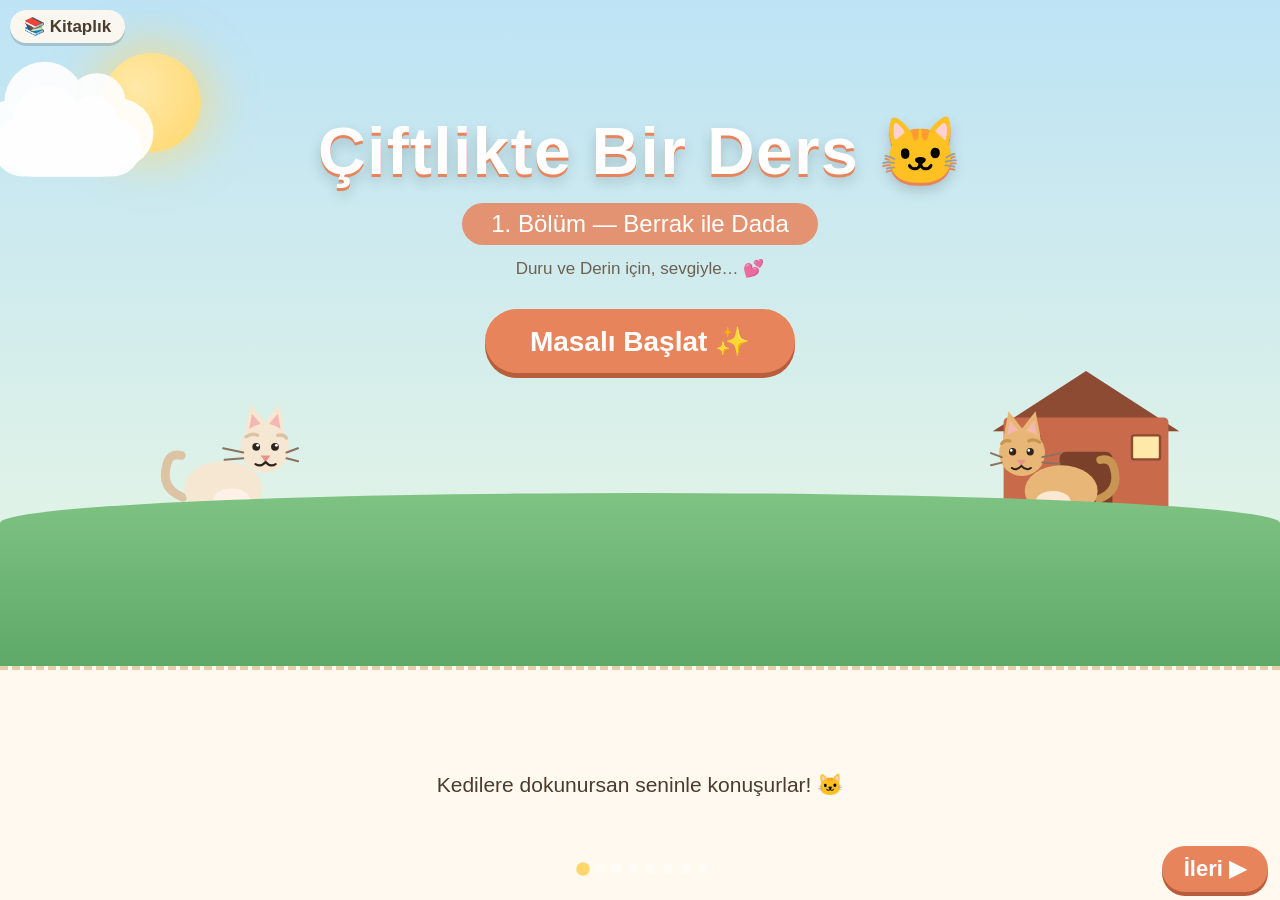
==== bolum1/index.html @ 2dd39d65 "Profesyonel klasör yapısı: ortak masal motoru, Bölüm 1 (Çiftlikte Bir Ders) animasyonları ve kitaplı" ====
<!DOCTYPE html>
<html lang="tr">
<head>
<meta charset="UTF-8">
<meta name="viewport" content="width=device-width, initial-scale=1.0">
<title>1. Bölüm: Çiftlikte Bir Ders — Berrak ile Dada</title>
<link rel="stylesheet" href="../assets/css/storybook.css">
<link rel="stylesheet" href="../assets/css/bolum1.css">
</head>
<body>

<!-- =============== SVG karakter kütüphanesi (kediler) =============== -->
<svg width="0" height="0" style="position:absolute" aria-hidden="true">
  <defs>
    <!-- yavru kedi (sağa bakar) -->
    <g id="cat">
      <path d="M20 80 Q4 74 9 57 Q11 49 19 51" stroke="var(--furD,#D8A868)" stroke-width="6"
            fill="none" stroke-linecap="round"/>
      <ellipse cx="36" cy="93" rx="7" ry="4" fill="var(--furC,#E8B778)"/>
      <ellipse cx="62" cy="93" rx="7" ry="4" fill="var(--furC,#E8B778)"/>
      <ellipse cx="48" cy="74" rx="27" ry="19" fill="var(--furC,#E8B778)"/>
      <ellipse cx="54" cy="82" rx="13" ry="8" fill="#FFF6EA" opacity=".8"/>
      <polygon points="63,36 67,15 78,29" fill="var(--furC,#E8B778)"/>
      <polygon points="91,36 87,15 76,29" fill="var(--furC,#E8B778)"/>
      <polygon points="66,33 68,22 74,29" fill="#F5B8B0"/>
      <polygon points="88,33 86,22 80,29" fill="#F5B8B0"/>
      <circle cx="77" cy="46" r="17" fill="var(--furC,#E8B778)"/>
      <path d="M64 38 q4 -3 8 -1 M86 37 q4 -1 6 2" stroke="var(--furD,#D8A868)" stroke-width="2.4"
            fill="none" stroke-linecap="round"/>
      <circle cx="71" cy="45" r="2.7" fill="#2E241C"/>
      <circle cx="84" cy="45" r="2.7" fill="#2E241C"/>
      <circle cx="72" cy="44" r="1" fill="#fff"/>
      <circle cx="85" cy="44" r="1" fill="#fff"/>
      <polygon points="74,51 81,51 77.5,55.5" fill="#E8938A"/>
      <path d="M77.5 55.5 q-3.5 4 -7 1.5 M77.5 55.5 q3.5 4 7 1.5"
            stroke="#2E241C" stroke-width="1.5" fill="none" stroke-linecap="round"/>
      <path d="M62 49 L48 46 M62 53 L49 54 M92 49 L100 46 M92 53 L100 55"
            stroke="#8A7160" stroke-width="1.4" stroke-linecap="round"/>
    </g>
    <!-- civciv -->
    <g id="chick">
      <ellipse cx="50" cy="66" rx="22" ry="20" fill="#FFDE6B"/>
      <circle cx="50" cy="40" r="15" fill="#FFDE6B"/>
      <circle cx="45" cy="38" r="2.4" fill="#2E241C"/>
      <circle cx="55" cy="38" r="2.4" fill="#2E241C"/>
      <polygon points="47,45 53,45 50,51" fill="#F59B42"/>
      <ellipse cx="32" cy="64" rx="8" ry="12" fill="#F5C94C" transform="rotate(18 32 64)"/>
      <ellipse cx="68" cy="64" rx="8" ry="12" fill="#F5C94C" transform="rotate(-18 68 64)"/>
      <rect x="42" y="84" width="4" height="9" rx="2" fill="#F59B42"/>
      <rect x="54" y="84" width="4" height="9" rx="2" fill="#F59B42"/>
    </g>
    <!-- anne tavuk -->
    <g id="hen">
      <ellipse cx="46" cy="62" rx="30" ry="26" fill="#F3E4CE"/>
      <ellipse cx="34" cy="60" rx="14" ry="18" fill="#E8D3B4" transform="rotate(20 34 60)"/>
      <circle cx="74" cy="36" r="14" fill="#F3E4CE"/>
      <path d="M66 24 q2 -8 7 -2 q2 -8 7 -2 q3 -6 6 0 l-3 6 q-8 4 -17 -2z" fill="#E8452C"/>
      <circle cx="78" cy="34" r="2.6" fill="#2E241C"/>
      <polygon points="86,36 96,39 86,43" fill="#F5A03C"/>
      <path d="M84 44 q3 4 0 7" stroke="#E8452C" stroke-width="4" fill="none" stroke-linecap="round"/>
      <rect x="36" y="86" width="5" height="10" rx="2.5" fill="#F5A03C"/>
      <rect x="52" y="86" width="5" height="10" rx="2.5" fill="#F5A03C"/>
    </g>
  </defs>
</svg>

<a id="homeLink" class="btn" href="../index.html">📚 Kitaplık</a>
<div id="book" aria-live="polite"></div>

<div id="nav">
  <button id="prevBtn" aria-label="Önceki sayfa">◀ Geri</button>
  <div id="dots" aria-hidden="true"></div>
  <button id="nextBtn" aria-label="Sonraki sayfa">İleri ▶</button>
</div>

<script src="../assets/js/storybook.js"></script>
<script>
"use strict";
const {actor, clouds, stars, hearts, snd} = Storybook;

Storybook.chars({
  berrak:{sym:"cat", fur:"#F6E7D3", furD:"#DCC3A4", say:"Miyav! Ben Berrak! 🌼"},
  dada:  {sym:"cat", fur:"#E8B778", furD:"#C99552", say:"Miyav miyav! Ben Dada! ⭐"},
  ay:    {sym:"cat", fur:"#D9CBBA", furD:"#B8A78F", say:"Yavrularım benim... 💛"},
  beyaz: {sym:"cat", fur:"#FFFFFF", furD:"#DEDAD2", say:"Merhaba canlarım! 🌸"},
  baris: {sym:"cat", fur:"#A8865E", furD:"#8A6B44", say:"Hadi bakalım! 💪"},
  hen:   {sym:"hen", say:"Gıt gıt gıdaak! 🐔"},
  chick: {sym:"chick", say:"Cik cik cik! 🐤"}
});

/* kümes parçası (kapı açık ya da kapalı başlar) */
function coop(style, closed){
  return `<div class="coop ${closed ? "closed" : ""}" style="${style}">
    <div class="bodyC"></div><div class="holeC"></div><div class="roofC"></div>
    <div class="rampC"></div><div class="doorC" role="button" tabindex="0" aria-label="kümes kapısı"></div>
  </div>`;
}

const pages=[
/* 0 — kapak */
{ sky:"morning", html:`
  <div class="sun" style="top:8%; left:8%"></div>
  ${clouds(3,25)}
  <div class="barn" style="right:6%; transform:scale(.8)"><div class="roof"></div><div class="body"></div><div class="win l"></div><div class="win r"></div><div class="door"></div></div>
  <div class="titleWrap">
    <h1>Çiftlikte Bir Ders 🐱</h1>
    <div class="sub">1. Bölüm — Berrak ile Dada</div>
    <div class="dedic">Duru ve Derin için, sevgiyle… 💕</div>
    <button class="startBtn" data-act="start">Masalı Başlat ✨</button>
  </div>
  ${actor("berrak","","left:12%; bottom:21%; width:16vmin; height:16vmin","hop")}
  ${actor("dada","flip","right:12%; bottom:21%; width:15vmin; height:15vmin","hop")}
  <div class="ground"></div>`,
  text:`Kedilere dokunursan seninle konuşurlar! 🐱`},

/* 1 — sabah */
{ sky:"morning", html:`
  <div class="sun" style="top:7%; left:6%"></div>
  ${clouds(3,25)}
  <div class="barn" style="left:5%"><div class="roof"></div><div class="body"></div><div class="win l"></div><div class="win r"></div><div class="door"></div></div>
  <div style="position:absolute; left:34%; bottom:19%; font-size:9vmin" aria-hidden="true">🌾</div>
  ${actor("berrak","flip","left:46%; bottom:20%; width:14vmin; height:14vmin","bob")}
  ${actor("dada","flip","left:66%; bottom:20%; width:13vmin; height:13vmin","hop")}
  <div class="butterfly" style="left:60%; top:28%">🦋</div>
  <div class="ground"></div>`,
  text:`Güneş, bulutların arasından ışıklarını süzüyordu. Büyük kırmızı ahırın yanında, saman balyalarının arasında iki yavru kedi koşturuyordu: yumuşacık tüylü <b>Berrak</b> ve ondan bile hareketli, yaramaz <b>Dada</b>! <span class="speak">"Berrak, hadi oyun oynayalım!"</span> diye miyavladı Dada. 🐾`},

/* 2 — civcivler görünür */
{ sky:"day", html:`
  <div class="sun" style="top:6%; right:8%"></div>
  ${clouds(4,28)}
  ${coop("left:6%")}
  ${actor("hen","flip","left:32%; bottom:20%; width:14vmin; height:14vmin","bob")}
  ${actor("chick","flip","left:44%; bottom:19%; width:7vmin; height:7vmin","hop")}
  ${actor("chick","flip","left:51%; bottom:19%; width:6.5vmin; height:6.5vmin","hop")}
  ${actor("chick","flip","left:58%; bottom:19%; width:7vmin; height:7vmin","hop")}
  ${actor("dada","","left:78%; bottom:20%; width:13vmin; height:13vmin","hop")}
  ${actor("berrak","","left:88%; bottom:20%; width:13vmin; height:13vmin","bob")}
  <div class="ground"></div>`,
  text:`Dada kuyruğunu dikleştirip çevresine bakındı ve kümesten çıkan sarı civcivleri fark etti! <span class="speak">"Buldum! Civcivlerle oynayalım!"</span> Berrak hemen ciddileşti: <span class="speak">"Dada, civcivler bizimle oyun oynamaz. Onları korkutabiliriz!"</span> 🐤`},

/* 3 — kovalamaca! */
{ sky:"day", html:`
  <div class="sun" style="top:6%; right:8%"></div>
  ${clouds(3,24)}
  ${coop("left:4%")}
  <div class="panicMark" style="left:38%; bottom:34%">💦</div>
  <div class="panicMark" style="left:52%; bottom:36%; animation-delay:.3s">❗</div>
  ${actor("chick","flip fleeing","left:42%; bottom:19%; width:7vmin; height:7vmin")}
  ${actor("chick","flip fleeing","left:52%; bottom:19%; width:6.5vmin; height:6.5vmin;animation-delay:-1.2s")}
  ${actor("chick","flip fleeing","left:62%; bottom:19%; width:7vmin; height:7vmin;animation-delay:-2.6s")}
  ${actor("dada","flip chasing","left:82%; bottom:19%; width:13vmin; height:13vmin")}
  <div class="dust" style="left:86%; bottom:19%">💨</div>
  ${actor("berrak","","left:90%; bottom:22%; width:12vmin; height:12vmin","bob")}
  <div class="ground"></div>`,
  text:`Ama Dada çoktan koşmaya başlamıştı bile! <span class="speak">"Sadece yakalamaca oynayacağım!"</span> Civcivler panikle kaçışıyor, Dada patilerini hızlı hızlı atarak peşlerinden koşuyordu. Ama hesaba katmadığı bir şey vardı: <b>kümesin kapısı açıktı!</b> 😼💨`},

/* 4 — GÜM! kapı kapanır */
{ sky:"day", html:`
  <div class="sun" style="top:6%; right:8%"></div>
  ${clouds(3,24)}
  ${coop("left:30%","open")}
  ${actor("dada","trapped locked flip","left:41.5%; bottom:32%; width:8vmin; height:8vmin")}
  <div class="gum" id="gumText" style="left:34%; top:22%">GÜM!</div>
  ${actor("berrak","","left:58%; bottom:20%; width:13vmin; height:13vmin","hop")}
  ${actor("chick","flip","left:16%; bottom:19%; width:6.5vmin; height:6.5vmin","hop")}
  ${actor("chick","flip","left:23%; bottom:19%; width:7vmin; height:7vmin","hop")}
  <div class="ground"></div>`,
  text:`Civcivler hızla kümese girince Dada da hızını alamayıp peşlerinden daldı. O anda bir <span class="speak">"GÜM!"</span> sesi duyuldu. Kapı kapanmıştı — <b>Dada içeride mahsur kalmıştı!</b> Berrak telaşla koştu: <span class="speak">"Dada! İyi misin?"</span> <span class="speak">"Kapı kapandı, çıkamıyorum!"</span> 😿`,
  onShow(scene){
    const c=scene.querySelector(".coop"), g=scene.querySelector("#gumText");
    c.classList.remove("closed","slam","shake"); g.classList.remove("bang");
    void c.offsetWidth;
    setTimeout(()=>{
      c.classList.add("slam","shake"); g.classList.add("bang"); snd.gum();
      setTimeout(()=>{c.classList.remove("slam"); c.classList.add("closed");},700);
    },700);
  }},

/* 5 — kurtarma (etkileşimli!) */
{ sky:"day", html:`
  <div class="sun" style="top:6%; left:8%"></div>
  ${clouds(3,24)}
  ${coop("left:30%","closed")}
  ${actor("dada","trapped locked flip trappedDada","left:41.5%; bottom:32%; width:8vmin; height:8vmin")}
  ${actor("dada","freeDada flip","left:48%; bottom:20%; width:13vmin; height:13vmin","hop")}
  ${actor("baris","","left:8%; bottom:21%; width:17vmin; height:17vmin","bob")}
  ${actor("beyaz","","left:20%; bottom:20%; width:14vmin; height:14vmin","bob")}
  ${actor("berrak","","left:64%; bottom:20%; width:13vmin; height:13vmin","bob")}
  <div class="ground"></div>`,
  text:`Tam o sırada çiftliğin bilge ve güçlü kedisi <b>Barış abi</b> geldi, yanında da <b>Beyaz teyze</b>! <span class="speak">"Dadacım, seni uyarmıştık..."</span> dedi gülümseyerek. Beyaz teyze patisini kapıya uzattı... <b>Sen de yardım et: kümesin kapısına dokun, Dada'yı kurtaralım!</b> 👆`,
  init(scene){
    const coopEl=scene.querySelector(".coop"), door=scene.querySelector(".doorC");
    const trapped=scene.querySelector(".trappedDada"), free=scene.querySelector(".freeDada");
    free.style.display="none";
    door.classList.add("tapMe");
    const rescue=()=>{
      if(!coopEl.classList.contains("closed"))return;
      coopEl.classList.remove("closed"); door.classList.remove("tapMe");
      snd.yay();
      setTimeout(()=>{
        trapped.style.display="none";
        free.style.display="";
        free.classList.add("jump");
        snd.miyav();
        const sky=scene.querySelector(".sky");
        for(let i=0;i<12;i++){
          const cf=document.createElement("div");
          cf.className="confetti";
          cf.textContent=["🎉","⭐","💛","✨"][i%4];
          cf.style.left=(38+Math.random()*24)+"%";
          cf.style.top=(20+Math.random()*20)+"%";
          cf.style.animationDelay=(Math.random()*.5)+"s";
          sky.appendChild(cf);
          setTimeout(()=>cf.remove(),2400);
        }
        const p=scene.querySelector(".panel p");
        p.innerHTML=`<span class="speak">"Bir daha yapmayacağım!"</span> dedi Dada, kümesten sıçrayarak çıkıp kardeşine sarılırken. <b>Aferin, Dada'yı kurtardın!</b> 🎉`;
      },450);
    };
    door.addEventListener("click",rescue);
    door.addEventListener("keydown",e=>{if(e.key==="Enter"||e.key===" "){e.preventDefault();rescue();}});
  }},

/* 6 — özür ve ders */
{ sky:"day", html:`
  <div class="sun" style="top:6%; left:8%"></div>
  ${clouds(4,26)}
  ${actor("baris","","left:10%; bottom:21%; width:18vmin; height:18vmin","bob")}
  <div class="hugPair" style="position:absolute; left:38%; bottom:20%; width:26vmin; height:14vmin">
    ${actor("dada","","left:0; bottom:0; width:13vmin; height:13vmin")}
    ${actor("berrak","flip","left:11vmin; bottom:0; width:13vmin; height:13vmin")}
  </div>
  ${hearts(3,48,36)}
  ${actor("chick","flip","left:70%; bottom:19%; width:6.5vmin; height:6.5vmin","hop")}
  ${actor("chick","flip","left:77%; bottom:19%; width:7vmin; height:7vmin","hop")}
  ${actor("hen","flip","left:85%; bottom:20%; width:13vmin; height:13vmin","bob")}
  <div class="ground"></div>`,
  text:`Barış abi yumuşak bir sesle konuştu: <span class="speak">"Dada, eğlenmek isterken başkalarını korkutabileceğimizi düşünmeliyiz."</span> Dada başını eğdi: <span class="speak">"Haklısın... Civcivlerden özür dilemeliyim."</span> Berrak gülümsedi: <span class="speak">"Öğrendin işte! Başkalarına saygı göstermek çok önemli."</span> 💛`},

/* 7 — gün batımı, son */
{ sky:"sunset", html:`
  <div class="sun" style="bottom:24%; left:44%; background:radial-gradient(circle at 35% 35%,#FFC97A,#FF8E5A); box-shadow:0 0 50px 16px rgba(255,142,90,.5)"></div>
  ${clouds(3,20)}
  <div class="theEnd">SON 🌅</div>
  ${actor("ay","","left:8%; bottom:21%; width:15vmin; height:15vmin","bob")}
  ${actor("beyaz","","left:20%; bottom:20%; width:14vmin; height:14vmin","bob")}
  ${actor("berrak","flip","left:60%; bottom:20%; width:13vmin; height:13vmin","hop")}
  ${actor("dada","flip","left:74%; bottom:20%; width:12.5vmin; height:12.5vmin","hop")}
  ${hearts(2,68,34)}
  <div class="ground"></div>`,
  text:`Güneş batarken küçük kediler oyunlarına devam ettiler… ama bu kez <b>herkesin mutlu olacağı</b> bir şekilde! Dada artık oyun oynarken dikkatli olacağını ve başkalarının duygularını önemsemesi gerektiğini öğrenmişti. 🌅 <b><a href="../bolum2/index.html" style="color:var(--accent)">2. Bölüm'e geç →</a></b>`,
  restart:true}
];

Storybook.init({pages});
</script>
</body>
</html>
---- assets/css/storybook.css ----
/* ============================================================
   Duru ile Derin'in Masal Kitaplığı — ortak masal motoru stilleri
   ============================================================ */
:root{
  --sky-morning-a:#BDE3F5; --sky-morning-b:#EAF7E3;
  --sky-day-a:#8ECDEB;     --sky-day-b:#CDEDF7;
  --sky-sunset-a:#FF9A76;  --sky-sunset-b:#FFD3A0;
  --sky-night-a:#26315E;   --sky-night-b:#4A5590;
  --grass:#7FC383; --grass-dark:#5EA968;
  --wool:#FFF9EF; --ink:#4A3C2E; --sun:#FFD66B;
  --panel:#FFF9EF; --accent:#E8845C; --accent-dark:#B85E3C;
}
*{box-sizing:border-box; -webkit-tap-highlight-color:transparent;}
html,body{height:100%; margin:0; overflow:hidden;}
body{
  font-family:"Comic Sans MS","Segoe UI Rounded","Segoe UI",sans-serif;
  color:var(--ink); background:#26315E;
  user-select:none;
}

#book{position:fixed; inset:0;}
.scene{
  position:absolute; inset:0; display:flex; flex-direction:column;
  opacity:0; pointer-events:none; transition:opacity .8s ease;
}
.scene.active{opacity:1; pointer-events:auto;}

.sky{position:relative; flex:1; overflow:hidden;}
.scene[data-sky="morning"] .sky{background:linear-gradient(var(--sky-morning-a),var(--sky-morning-b));}
.scene[data-sky="day"]     .sky{background:linear-gradient(var(--sky-day-a),var(--sky-day-b));}
.scene[data-sky="sunset"]  .sky{background:linear-gradient(#B96A9A 0%,var(--sky-sunset-a) 45%,var(--sky-sunset-b) 100%);}
.scene[data-sky="night"]   .sky{background:linear-gradient(#161D3E,var(--sky-night-a) 60%,var(--sky-night-b));}

.ground{
  position:absolute; left:0; right:0; bottom:0; height:26%;
  background:linear-gradient(var(--grass),var(--grass-dark));
  border-radius:50% 50% 0 0 / 30px 30px 0 0;
}
.scene[data-sky="sunset"] .ground{filter:hue-rotate(-14deg) brightness(.92);}
.scene[data-sky="night"]  .ground{filter:brightness(.45) saturate(.7);}

/* ---------- metin paneli ---------- */
.panel{
  background:var(--panel); padding:14px 18px calc(14px + env(safe-area-inset-bottom,0px));
  border-top:4px dashed #E5CFA8;
  display:flex; flex-direction:column; gap:8px; align-items:center;
  min-height:26vh; max-height:44vh; justify-content:center;
}
.panel p{
  margin:0; max-width:34em; text-align:center;
  font-size:clamp(15px,2.6vmin,21px); line-height:1.55;
}
.panel .speak{color:var(--accent); font-weight:bold;}

/* ---------- gezinme ---------- */
#nav{
  position:fixed; left:0; right:0; bottom:0; z-index:50;
  display:flex; align-items:center; justify-content:space-between;
  padding:8px 12px calc(8px + env(safe-area-inset-bottom,0px));
  pointer-events:none;
}
#nav button,.btn{
  pointer-events:auto; border:none; cursor:pointer;
  background:var(--accent); color:#fff;
  font-family:inherit; font-size:clamp(16px,3vmin,22px); font-weight:bold;
  padding:10px 22px; border-radius:999px;
  box-shadow:0 4px 0 var(--accent-dark); transition:transform .1s;
  text-decoration:none; display:inline-block;
}
#nav button:active,.btn:active{transform:translateY(3px); box-shadow:0 1px 0 var(--accent-dark);}
#nav button:focus-visible,.btn:focus-visible{outline:3px solid #fff; outline-offset:2px;}
#nav button[disabled]{opacity:0; pointer-events:none;}
#homeLink{
  position:fixed; top:10px; left:10px; z-index:60;
  font-size:clamp(13px,2.4vmin,17px); padding:6px 14px;
  background:rgba(255,249,239,.9); color:var(--ink);
  box-shadow:0 3px 0 rgba(0,0,0,.15);
}
#dots{display:flex; gap:7px;}
#dots i{width:10px; height:10px; border-radius:50%; background:#fff; opacity:.45; transition:.3s;}
#dots i.on{opacity:1; transform:scale(1.35); background:var(--sun);}

/* ---------- güneş ve ay ---------- */
.sun{
  position:absolute; width:11vmin; height:11vmin; border-radius:50%;
  background:radial-gradient(circle at 35% 35%,#FFE9A8,var(--sun));
  box-shadow:0 0 40px 12px rgba(255,214,107,.55);
  animation:sunbreathe 5s ease-in-out infinite;
}
@keyframes sunbreathe{50%{transform:scale(1.06);}}
.moon{
  position:absolute; width:9vmin; height:9vmin; border-radius:50%;
  background:radial-gradient(circle at 38% 34%,#FFFDF2,#F3E9C8);
  box-shadow:0 0 34px 10px rgba(243,233,200,.35);
}
.moon::after{content:""; position:absolute; width:2vmin; height:2vmin; border-radius:50%;
  background:rgba(0,0,0,.06); left:28%; top:42%;
  box-shadow:3vmin -1.6vmin 0 -.4vmin rgba(0,0,0,.05);}

/* ---------- bulutlar ---------- */
.cloud{
  position:absolute; height:6vmin; width:15vmin; border-radius:999px; background:#fff;
  opacity:.92; animation:drift linear infinite;
}
.cloud::before,.cloud::after{content:""; position:absolute; background:#fff; border-radius:50%;}
.cloud::before{width:7vmin;height:7vmin; left:2vmin; top:-3.2vmin;}
.cloud::after{width:5vmin;height:5vmin; left:7.5vmin; top:-2.2vmin;}
@keyframes drift{from{transform:translateX(-25vw);} to{transform:translateX(115vw);}}

/* ---------- yıldızlar ---------- */
.star{position:absolute; width:.7vmin; height:.7vmin; background:#FFF6D8; border-radius:50%;
  animation:twinkle 2.4s ease-in-out infinite;}
@keyframes twinkle{50%{opacity:.15; transform:scale(.6);}}

/* ---------- ahır ---------- */
.barn{position:absolute; bottom:20%; width:26vmin; height:20vmin;}
.barn .body{position:absolute; inset:32% 6% 0; background:#C96A4B; border-radius:6px 6px 0 0;}
.barn .roof{position:absolute; top:0; left:0; right:0; height:42%;
  background:#8E4B33; clip-path:polygon(50% 0,100% 100%,0 100%);}
.barn .door{position:absolute; bottom:0; left:36%; width:28%; height:44%;
  background:#7A4029; border-radius:8px 8px 0 0;}
.barn .win{position:absolute; top:44%; width:16%; height:18%; background:#FFE9A8;
  border-radius:4px; border:3px solid #8E4B33;}
.barn .win.l{left:10%;} .barn .win.r{right:10%;}

/* ---------- karakterler ---------- */
.actor{position:absolute; cursor:pointer; transform-origin:50% 100%;}
.actor svg{display:block; width:100%; height:100%; overflow:visible;}
.actor.flip svg{transform:scaleX(-1);}
.actor .bubble,.cloudAnimal .bubble{
  position:absolute; left:50%; top:-2.2em; transform:translateX(-50%) scale(0);
  background:#fff; color:var(--ink); font-weight:bold;
  font-size:clamp(13px,2.4vmin,18px);
  padding:.25em .8em; border-radius:999px; white-space:nowrap;
  box-shadow:0 2px 6px rgba(0,0,0,.18); transition:transform .25s;
  pointer-events:none; z-index:5;
}
.actor.talking .bubble,.cloudAnimal.talking .bubble{transform:translateX(-50%) scale(1);}
.actor.jump{animation:jump .55s ease;}
@keyframes jump{35%{transform:translateY(-4.5vmin) rotate(-4deg);} 70%{transform:translateY(0) rotate(2deg);}}
.bob{animation:bob 2.6s ease-in-out infinite;}
@keyframes bob{50%{transform:translateY(-1.1vmin);}}
.hop{animation:hop 1.6s ease-in-out infinite;}
@keyframes hop{0%,100%{transform:translateY(0);} 30%{transform:translateY(-2.4vmin);} 55%{transform:translateY(0);}}
.sleepy{animation:sleepy 4s ease-in-out infinite;}
@keyframes sleepy{50%{transform:scale(1.03,0.97);}}

.zzz{position:absolute; font-weight:bold; color:#FFF6D8; opacity:0;
  animation:zfloat 3.2s ease-in-out infinite; font-size:clamp(14px,3vmin,22px);}
@keyframes zfloat{
  0%{opacity:0; transform:translateY(0) rotate(0);}
  25%{opacity:.9;}
  100%{opacity:0; transform:translateY(-7vmin) rotate(14deg);}
}

/* ---------- bulut hayvanları ---------- */
.cloudAnimal{position:absolute; cursor:pointer; opacity:.95; transition:transform .3s;}
.cloudAnimal:active{transform:scale(1.08);}
.cloudAnimal svg{width:100%; height:100%; overflow:visible;}

/* ---------- göl ---------- */
.lake{
  position:absolute; bottom:6%; left:50%; transform:translateX(-50%);
  width:70vmin; max-width:88vw; height:14vmin;
  background:radial-gradient(ellipse at 50% 30%,#BDE8F5,#6FB9DB);
  border-radius:50%; box-shadow:inset 0 4px 12px rgba(255,255,255,.5);
  overflow:hidden; cursor:pointer;
}
.ripple{position:absolute; border:2px solid rgba(255,255,255,.7); border-radius:50%;
  animation:ripple 2.6s ease-out infinite;}
@keyframes ripple{from{transform:scale(.2); opacity:.9;} to{transform:scale(1.6); opacity:0;}}
.splash{position:absolute; font-size:clamp(16px,3.4vmin,26px); pointer-events:none;
  animation:splashUp .8s ease-out forwards;}
@keyframes splashUp{
  0%{opacity:1; transform:translateY(0) scale(.6);}
  100%{opacity:0; transform:translateY(-9vmin) scale(1.2);}
}

/* ---------- kelebek ---------- */
.butterfly{position:absolute; font-size:clamp(16px,3vmin,24px); animation:flutter 9s ease-in-out infinite;}
@keyframes flutter{
  0%,100%{transform:translate(0,0) rotate(-8deg);}
  25%{transform:translate(9vmin,-5vmin) rotate(8deg);}
  50%{transform:translate(2vmin,-9vmin) rotate(-6deg);}
  75%{transform:translate(-7vmin,-4vmin) rotate(6deg);}
}

/* ---------- kapak ---------- */
.titleWrap{position:absolute; inset:0; display:flex; flex-direction:column;
  align-items:center; justify-content:center; gap:1.4vmin; text-align:center; padding:0 5vw 20vh;}
.titleWrap h1{
  margin:0; font-size:clamp(30px,8.5vmin,66px); color:#fff; letter-spacing:.02em;
  text-shadow:0 3px 0 var(--accent), 0 7px 14px rgba(0,0,0,.18);
  animation:titlePop 1s cubic-bezier(.2,1.6,.4,1) both;
}
.titleWrap .sub{
  font-size:clamp(15px,3vmin,24px); color:#fff; background:rgba(232,132,92,.85);
  padding:.3em 1.2em; border-radius:999px; animation:titlePop 1s .25s cubic-bezier(.2,1.6,.4,1) both;
}
.titleWrap .dedic{font-size:clamp(12px,2.2vmin,17px); color:#5C4A36; opacity:.85;
  animation:titlePop 1s .5s both;}
@keyframes titlePop{from{opacity:0; transform:scale(.4) translateY(4vmin);}}

.startBtn{
  margin-top:2vmin; border:none; cursor:pointer; font-family:inherit; font-weight:bold;
  font-size:clamp(18px,3.6vmin,28px); color:#fff; background:var(--accent);
  padding:.55em 1.6em; border-radius:999px; box-shadow:0 5px 0 var(--accent-dark);
  animation:titlePop 1s .7s both, wiggle 2.4s 1.8s ease-in-out infinite;
}
.startBtn:active{transform:translateY(4px); box-shadow:0 1px 0 var(--accent-dark);}
@keyframes wiggle{0%,100%{rotate:0deg;} 8%{rotate:-3deg;} 16%{rotate:3deg;} 24%{rotate:0deg;}}

.theEnd{
  position:absolute; left:50%; top:32%; transform:translateX(-50%);
  font-size:clamp(26px,7vmin,54px); color:#FFF6D8; font-weight:bold;
  text-shadow:0 3px 10px rgba(0,0,0,.4); animation:titlePop 1.2s .4s both;
  white-space:nowrap;
}

/* ---------- kalpler ---------- */
.heart{position:absolute; font-size:clamp(14px,3vmin,24px); opacity:0; pointer-events:none;
  animation:heartFloat 3s ease-in-out infinite;}
@keyframes heartFloat{
  0%{opacity:0; transform:translateY(0) scale(.5);}
  25%{opacity:1;}
  100%{opacity:0; transform:translateY(-9vmin) scale(1.15) rotate(10deg);}
}

@media (prefers-reduced-motion:reduce){
  *,*::before,*::after{animation-duration:.01s !important; animation-iteration-count:1 !important; transition-duration:.01s !important;}
}
---- assets/css/bolum1.css ----
/* ============================================================
   Bölüm 1: Çiftlikte Bir Ders — bölüme özel stiller
   (kümes, civciv kovalamacası, GÜM! ve kurtarma sahnesi)
   ============================================================ */

/* ---------- kümes ---------- */
.coop{position:absolute; bottom:19%; width:30vmin; height:24vmin;}
.coop .roofC{position:absolute; top:0; left:-4%; right:-4%; height:34%;
  background:#9C5B38; clip-path:polygon(50% 0,100% 100%,0 100%); z-index:2;}
.coop .bodyC{position:absolute; inset:30% 0 0; background:#D9A05B;
  border-radius:4px 4px 0 0; box-shadow:inset 0 -3vmin 0 rgba(0,0,0,.06);}
.coop .bodyC::before{content:""; position:absolute; inset:0;
  background:repeating-linear-gradient(0deg,transparent 0 3.2vmin,rgba(0,0,0,.08) 3.2vmin 3.4vmin);}
.coop .holeC{position:absolute; top:38%; left:50%; transform:translateX(-50%);
  width:34%; height:52%; background:#4A3120; border-radius:10vmin 10vmin 0 0; overflow:hidden;}
.coop .rampC{position:absolute; bottom:-4%; left:50%; transform:translateX(-50%) perspective(20vmin) rotateX(48deg);
  width:30%; height:26%; background:#B07A44; border-radius:4px;
  background-image:repeating-linear-gradient(0deg,transparent 0 1.4vmin,rgba(0,0,0,.12) 1.4vmin 1.7vmin);}

/* kümes kapısı — tel örgülü, çarpınca kapanır, dokununca açılır */
.coop .doorC{
  position:absolute; top:38%; left:50%; width:34%; height:52%;
  transform-origin:left center; transform:translateX(-50%) rotateY(78deg);
  background:linear-gradient(#C08A50,#A9743E);
  border:0.5vmin solid #7A4E28; border-radius:8vmin 8vmin 0 0;
  background-image:
    repeating-linear-gradient(45deg,transparent 0 1.6vmin,rgba(60,40,20,.35) 1.6vmin 1.9vmin),
    repeating-linear-gradient(-45deg,transparent 0 1.6vmin,rgba(60,40,20,.35) 1.6vmin 1.9vmin);
  z-index:3; cursor:pointer; transition:transform .5s ease;
}
.coop.closed .doorC{transform:translateX(-50%) rotateY(0deg);}
.coop.slam .doorC{animation:slam .6s ease forwards;}
@keyframes slam{
  0%{transform:translateX(-50%) rotateY(78deg);}
  55%{transform:translateX(-50%) rotateY(-6deg);}
  75%{transform:translateX(-50%) rotateY(3deg);}
  100%{transform:translateX(-50%) rotateY(0deg);}
}
.coop.shake{animation:coopShake .5s ease;}
@keyframes coopShake{
  20%{transform:translateX(-1vmin) rotate(-1deg);}
  45%{transform:translateX(1vmin) rotate(1deg);}
  70%{transform:translateX(-.6vmin);}
}

/* kümesin içinde mahsur kalan Dada */
.trapped{
  position:absolute; z-index:1;
  animation:trappedWiggle 1.8s ease-in-out infinite;
  filter:brightness(.75);
}
@keyframes trappedWiggle{50%{transform:translateY(-.8vmin) rotate(-3deg);}}

/* GÜM! yazısı */
.gum{
  position:absolute; font-size:clamp(34px,10vmin,80px); font-weight:bold; color:#E8452C;
  text-shadow:0 3px 0 #8E1F0D, 0 6px 14px rgba(0,0,0,.3);
  transform:scale(0) rotate(-12deg); pointer-events:none; z-index:10;
}
.gum.bang{animation:gumBang 1.6s cubic-bezier(.2,2,.4,1) forwards;}
@keyframes gumBang{
  0%{transform:scale(0) rotate(-12deg);}
  30%{transform:scale(1.25) rotate(6deg);}
  45%{transform:scale(1) rotate(-2deg); opacity:1;}
  80%{opacity:1;}
  100%{transform:scale(1) translateY(-3vmin); opacity:0;}
}

/* ---------- civciv kovalamacası ---------- */
.fleeing{animation:flee 5s linear infinite;}
@keyframes flee{
  0%{transform:translateX(0);}
  20%{transform:translateX(-16vw) translateY(-1.5vmin);}
  40%{transform:translateX(-30vw);}
  60%{transform:translateX(-14vw) translateY(-2vmin) scaleX(-1);}
  80%{transform:translateX(4vw) scaleX(-1);}
  100%{transform:translateX(0);}
}
.chasing{animation:chase 5s linear infinite;}
@keyframes chase{
  0%{transform:translateX(0) rotate(0);}
  10%{transform:translateX(-8vw) rotate(-5deg);}
  25%{transform:translateX(-22vw) rotate(4deg);}
  45%{transform:translateX(-32vw) rotate(-4deg);}
  60%{transform:translateX(-16vw) scaleX(-1) rotate(4deg);}
  85%{transform:translateX(2vw) scaleX(-1) rotate(-4deg);}
  100%{transform:translateX(0) rotate(0);}
}
.panicMark{position:absolute; font-size:clamp(14px,3vmin,22px); animation:panic .7s ease-in-out infinite; pointer-events:none;}
@keyframes panic{50%{transform:translateY(-1.4vmin) scale(1.15);}}

/* toz bulutu */
.dust{position:absolute; font-size:clamp(14px,3.4vmin,26px); opacity:.7;
  animation:dustPuff 1.2s ease-out infinite; pointer-events:none;}
@keyframes dustPuff{
  0%{opacity:0; transform:scale(.4) translateX(0);}
  40%{opacity:.6;}
  100%{opacity:0; transform:scale(1.3) translateX(3vmin);}
}

/* kurtarma sahnesinde parlayan ipucu */
.tapMe{animation:tapPulse 1.4s ease-in-out infinite;}
@keyframes tapPulse{50%{filter:brightness(1.25) drop-shadow(0 0 2vmin #FFE9A8);}}

/* kucaklaşma */
.hugPair{animation:hugSway 3s ease-in-out infinite;}
@keyframes hugSway{50%{transform:rotate(2.5deg);}}

/* konfeti (kurtarma kutlaması) */
.confetti{position:absolute; font-size:clamp(13px,2.6vmin,20px); pointer-events:none;
  animation:confFall 1.6s ease-in forwards;}
@keyframes confFall{
  0%{opacity:1; transform:translateY(0) rotate(0);}
  100%{opacity:0; transform:translateY(16vmin) rotate(260deg);}
}
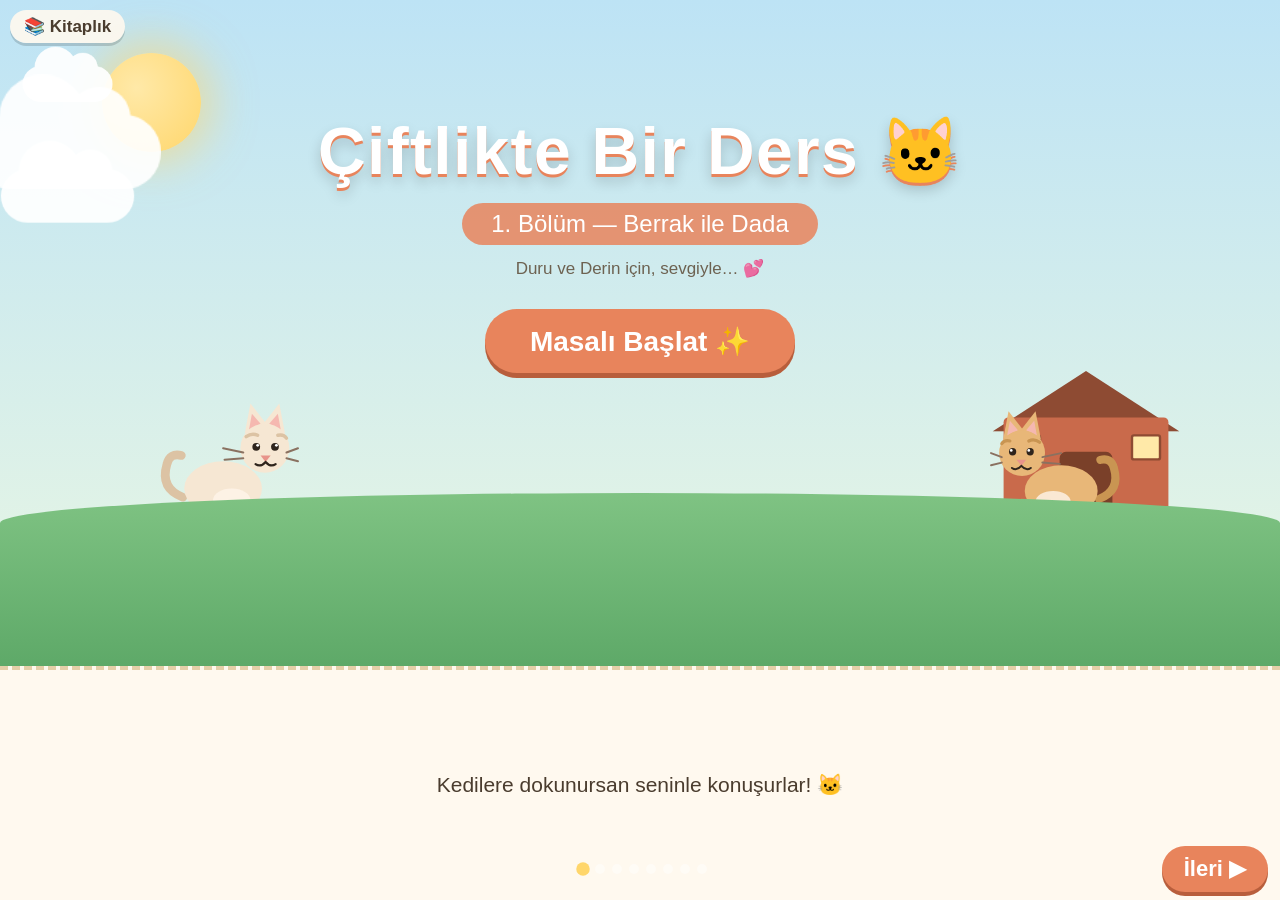
==== commit 6461ea47: "Telefonda kayma düzeltmeleri: sabit gövde, svh panel, zoom kilidi ve GPU animasyon ipuçları Co-Autho" ====
--- a/bolum1/index.html
+++ b/bolum1/index.html
@@ -2,7 +2,7 @@
 <html lang="tr">
 <head>
 <meta charset="UTF-8">
-<meta name="viewport" content="width=device-width, initial-scale=1.0">
+<meta name="viewport" content="width=device-width, initial-scale=1.0, maximum-scale=1.0, user-scalable=no, viewport-fit=cover">
 <title>1. Bölüm: Çiftlikte Bir Ders — Berrak ile Dada</title>
 <link rel="stylesheet" href="../assets/css/storybook.css">
 <link rel="stylesheet" href="../assets/css/bolum1.css">
--- a/assets/css/storybook.css
+++ b/assets/css/storybook.css
@@ -11,11 +11,14 @@
   --panel:#FFF9EF; --accent:#E8845C; --accent-dark:#B85E3C;
 }
 *{box-sizing:border-box; -webkit-tap-highlight-color:transparent;}
-html,body{height:100%; margin:0; overflow:hidden;}
+html,body{height:100%; margin:0; overflow:hidden; overscroll-behavior:none;}
 body{
   font-family:"Comic Sans MS","Segoe UI Rounded","Segoe UI",sans-serif;
   color:var(--ink); background:#26315E;
-  user-select:none;
+  user-select:none; -webkit-user-select:none;
+  /* telefonda sayfanın parmakla kaydırılmasını / zıplamasını engelle */
+  position:fixed; inset:0; width:100%;
+  touch-action:manipulation;
 }
 
 #book{position:fixed; inset:0;}
@@ -45,6 +48,8 @@
   border-top:4px dashed #E5CFA8;
   display:flex; flex-direction:column; gap:8px; align-items:center;
   min-height:26vh; max-height:44vh; justify-content:center;
+  /* adres çubuğu gizlenince panelin kaymaması için sabit görünüm yüksekliği */
+  min-height:26svh; max-height:44svh;
 }
 .panel p{
   margin:0; max-width:34em; text-align:center;
@@ -101,6 +106,7 @@
 .cloud{
   position:absolute; height:6vmin; width:15vmin; border-radius:999px; background:#fff;
   opacity:.92; animation:drift linear infinite;
+  will-change:transform;
 }
 .cloud::before,.cloud::after{content:""; position:absolute; background:#fff; border-radius:50%;}
 .cloud::before{width:7vmin;height:7vmin; left:2vmin; top:-3.2vmin;}
@@ -124,7 +130,8 @@
 .barn .win.l{left:10%;} .barn .win.r{right:10%;}
 
 /* ---------- karakterler ---------- */
-.actor{position:absolute; cursor:pointer; transform-origin:50% 100%;}
+.actor{position:absolute; cursor:pointer; transform-origin:50% 100%;
+  will-change:transform; backface-visibility:hidden;}
 .actor svg{display:block; width:100%; height:100%; overflow:visible;}
 .actor.flip svg{transform:scaleX(-1);}
 .actor .bubble,.cloudAnimal .bubble{
--- a/assets/css/bolum1.css
+++ b/assets/css/bolum1.css
@@ -98,9 +98,9 @@
   100%{opacity:0; transform:scale(1.3) translateX(3vmin);}
 }
 
-/* kurtarma sahnesinde parlayan ipucu */
-.tapMe{animation:tapPulse 1.4s ease-in-out infinite;}
-@keyframes tapPulse{50%{filter:brightness(1.25) drop-shadow(0 0 2vmin #FFE9A8);}}
+/* kurtarma sahnesinde parlayan ipucu (telefon dostu: sadece transform) */
+.tapMe{animation:tapPulse 1.4s ease-in-out infinite; will-change:transform;}
+@keyframes tapPulse{50%{transform:translateX(-50%) rotateY(0deg) scale(1.06);}}
 
 /* kucaklaşma */
 .hugPair{animation:hugSway 3s ease-in-out infinite;}
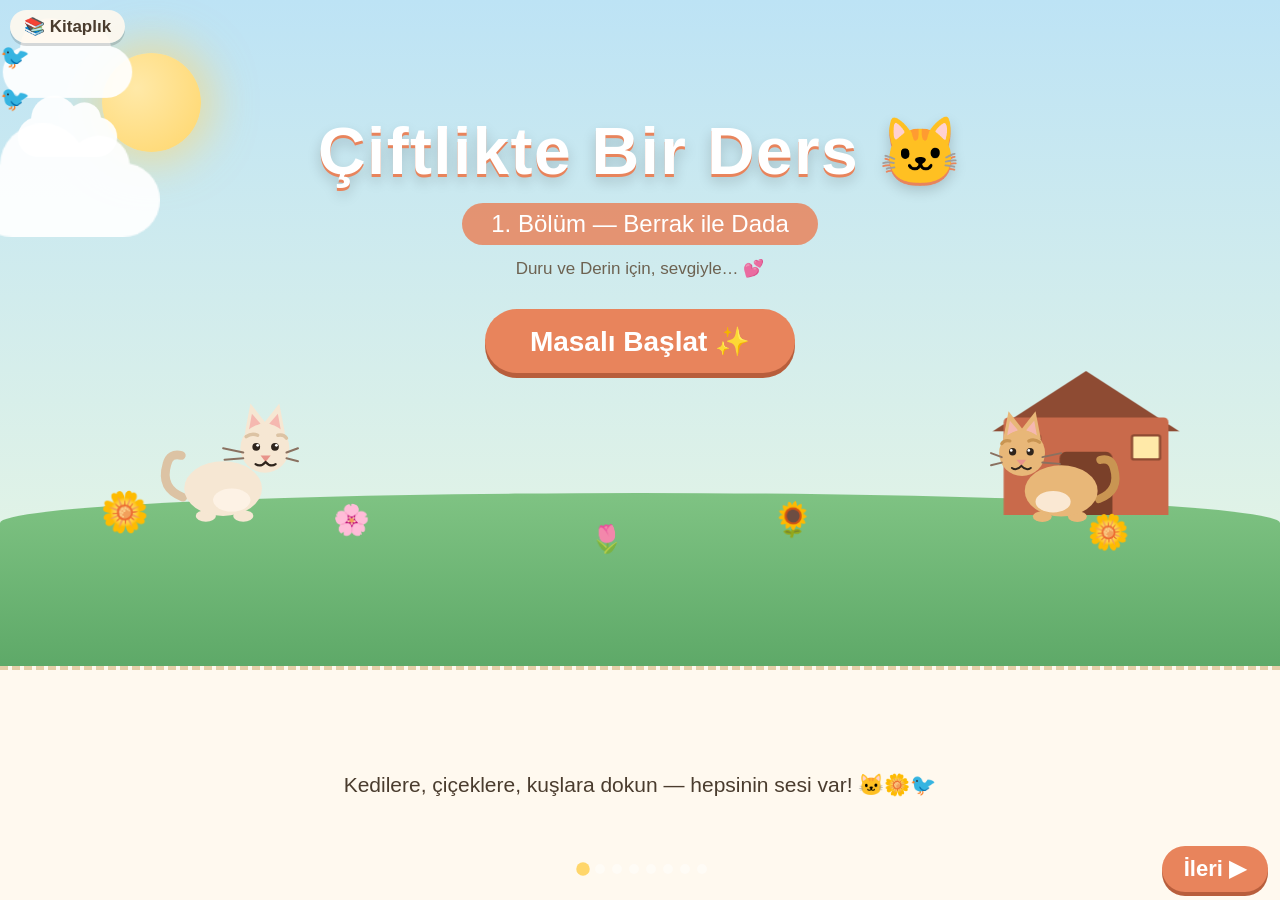
==== commit 2a4cfa66: "Türe özel hayvan sesleri (tavuk, koç, kuş, arı) ve minikler için yeni animasyonlar: dokun-ışıltı, sa" ====
--- a/bolum1/index.html
+++ b/bolum1/index.html
@@ -76,7 +76,7 @@
 <script src="../assets/js/storybook.js"></script>
 <script>
 "use strict";
-const {actor, clouds, stars, hearts, snd} = Storybook;
+const {actor, clouds, stars, hearts, flowers, birds, bees, snd} = Storybook;
 
 Storybook.chars({
   berrak:{sym:"cat", fur:"#F6E7D3", furD:"#DCC3A4", say:"Miyav! Ben Berrak! 🌼"},
@@ -108,10 +108,12 @@
     <div class="dedic">Duru ve Derin için, sevgiyle… 💕</div>
     <button class="startBtn" data-act="start">Masalı Başlat ✨</button>
   </div>
+  ${birds(2)}
   ${actor("berrak","","left:12%; bottom:21%; width:16vmin; height:16vmin","hop")}
   ${actor("dada","flip","right:12%; bottom:21%; width:15vmin; height:15vmin","hop")}
-  <div class="ground"></div>`,
-  text:`Kedilere dokunursan seninle konuşurlar! 🐱`},
+  ${flowers(5)}
+  <div class="ground"></div>`,
+  text:`Kedilere, çiçeklere, kuşlara dokun — hepsinin sesi var! 🐱🌼🐦`},
 
 /* 1 — sabah */
 { sky:"morning", html:`
@@ -119,9 +121,12 @@
   ${clouds(3,25)}
   <div class="barn" style="left:5%"><div class="roof"></div><div class="body"></div><div class="win l"></div><div class="win r"></div><div class="door"></div></div>
   <div style="position:absolute; left:34%; bottom:19%; font-size:9vmin" aria-hidden="true">🌾</div>
+  ${birds(2)}
   ${actor("berrak","flip","left:46%; bottom:20%; width:14vmin; height:14vmin","bob")}
   ${actor("dada","flip","left:66%; bottom:20%; width:13vmin; height:13vmin","hop")}
   <div class="butterfly" style="left:60%; top:28%">🦋</div>
+  ${flowers(4)}
+  ${bees(1,72,32)}
   <div class="ground"></div>`,
   text:`Güneş, bulutların arasından ışıklarını süzüyordu. Büyük kırmızı ahırın yanında, saman balyalarının arasında iki yavru kedi koşturuyordu: yumuşacık tüylü <b>Berrak</b> ve ondan bile hareketli, yaramaz <b>Dada</b>! <span class="speak">"Berrak, hadi oyun oynayalım!"</span> diye miyavladı Dada. 🐾`},
 
@@ -136,6 +141,8 @@
   ${actor("chick","flip","left:58%; bottom:19%; width:7vmin; height:7vmin","hop")}
   ${actor("dada","","left:78%; bottom:20%; width:13vmin; height:13vmin","hop")}
   ${actor("berrak","","left:88%; bottom:20%; width:13vmin; height:13vmin","bob")}
+  ${birds(2)}
+  ${flowers(3)}
   <div class="ground"></div>`,
   text:`Dada kuyruğunu dikleştirip çevresine bakındı ve kümesten çıkan sarı civcivleri fark etti! <span class="speak">"Buldum! Civcivlerle oynayalım!"</span> Berrak hemen ciddileşti: <span class="speak">"Dada, civcivler bizimle oyun oynamaz. Onları korkutabiliriz!"</span> 🐤`},
 
@@ -235,6 +242,9 @@
   ${actor("chick","flip","left:70%; bottom:19%; width:6.5vmin; height:6.5vmin","hop")}
   ${actor("chick","flip","left:77%; bottom:19%; width:7vmin; height:7vmin","hop")}
   ${actor("hen","flip","left:85%; bottom:20%; width:13vmin; height:13vmin","bob")}
+  <div class="butterfly" style="left:30%; top:30%">🦋</div>
+  ${birds(2)}
+  ${flowers(4)}
   <div class="ground"></div>`,
   text:`Barış abi yumuşak bir sesle konuştu: <span class="speak">"Dada, eğlenmek isterken başkalarını korkutabileceğimizi düşünmeliyiz."</span> Dada başını eğdi: <span class="speak">"Haklısın... Civcivlerden özür dilemeliyim."</span> Berrak gülümsedi: <span class="speak">"Öğrendin işte! Başkalarına saygı göstermek çok önemli."</span> 💛`},
 
@@ -248,6 +258,8 @@
   ${actor("berrak","flip","left:60%; bottom:20%; width:13vmin; height:13vmin","hop")}
   ${actor("dada","flip","left:74%; bottom:20%; width:12.5vmin; height:12.5vmin","hop")}
   ${hearts(2,68,34)}
+  ${birds(2)}
+  ${flowers(4)}
   <div class="ground"></div>`,
   text:`Güneş batarken küçük kediler oyunlarına devam ettiler… ama bu kez <b>herkesin mutlu olacağı</b> bir şekilde! Dada artık oyun oynarken dikkatli olacağını ve başkalarının duygularını önemsemesi gerektiğini öğrenmişti. 🌅 <b><a href="../bolum2/index.html" style="color:var(--accent)">2. Bölüm'e geç →</a></b>`,
   restart:true}
--- a/assets/css/storybook.css
+++ b/assets/css/storybook.css
@@ -38,6 +38,7 @@
   position:absolute; left:0; right:0; bottom:0; height:26%;
   background:linear-gradient(var(--grass),var(--grass-dark));
   border-radius:50% 50% 0 0 / 30px 30px 0 0;
+  z-index:0; /* çayır her zaman en arkada: hayvanlar çimin önünde durur */
 }
 .scene[data-sky="sunset"] .ground{filter:hue-rotate(-14deg) brightness(.92);}
 .scene[data-sky="night"]  .ground{filter:brightness(.45) saturate(.7);}
@@ -119,7 +120,7 @@
 @keyframes twinkle{50%{opacity:.15; transform:scale(.6);}}
 
 /* ---------- ahır ---------- */
-.barn{position:absolute; bottom:20%; width:26vmin; height:20vmin;}
+.barn{position:absolute; bottom:20%; width:26vmin; height:20vmin; z-index:1;}
 .barn .body{position:absolute; inset:32% 6% 0; background:#C96A4B; border-radius:6px 6px 0 0;}
 .barn .roof{position:absolute; top:0; left:0; right:0; height:42%;
   background:#8E4B33; clip-path:polygon(50% 0,100% 100%,0 100%);}
@@ -131,7 +132,7 @@
 
 /* ---------- karakterler ---------- */
 .actor{position:absolute; cursor:pointer; transform-origin:50% 100%;
-  will-change:transform; backface-visibility:hidden;}
+  will-change:transform; backface-visibility:hidden; z-index:2;}
 .actor svg{display:block; width:100%; height:100%; overflow:visible;}
 .actor.flip svg{transform:scaleX(-1);}
 .actor .bubble,.cloudAnimal .bubble{
@@ -167,7 +168,7 @@
 
 /* ---------- göl ---------- */
 .lake{
-  position:absolute; bottom:6%; left:50%; transform:translateX(-50%);
+  position:absolute; bottom:6%; left:50%; transform:translateX(-50%); z-index:1;
   width:70vmin; max-width:88vw; height:14vmin;
   background:radial-gradient(ellipse at 50% 30%,#BDE8F5,#6FB9DB);
   border-radius:50%; box-shadow:inset 0 4px 12px rgba(255,255,255,.5);
@@ -184,7 +185,8 @@
 }
 
 /* ---------- kelebek ---------- */
-.butterfly{position:absolute; font-size:clamp(16px,3vmin,24px); animation:flutter 9s ease-in-out infinite;}
+.butterfly{position:absolute; font-size:clamp(16px,3vmin,24px); animation:flutter 9s ease-in-out infinite;
+  cursor:pointer; z-index:3;}
 @keyframes flutter{
   0%,100%{transform:translate(0,0) rotate(-8deg);}
   25%{transform:translate(9vmin,-5vmin) rotate(8deg);}
@@ -224,6 +226,59 @@
   white-space:nowrap;
 }
 
+/* ---------- çiçekler ---------- */
+.flower{position:absolute; z-index:1; cursor:pointer;
+  animation:sway 3.2s ease-in-out infinite; transform-origin:50% 100%;
+  will-change:transform;}
+@keyframes sway{50%{transform:rotate(9deg) scale(1.04);}}
+.flower.poked{animation:flowerPop .6s ease;}
+@keyframes flowerPop{40%{transform:scale(1.45) rotate(-12deg);} 75%{transform:scale(.95) rotate(6deg);}}
+
+/* ---------- kuşlar ---------- */
+.bird{position:absolute; font-size:clamp(15px,3.2vmin,24px); z-index:1; cursor:pointer;
+  animation:flyAcross linear infinite; will-change:transform;}
+@keyframes flyAcross{
+  0%  {transform:translateX(-14vw) translateY(0)      scaleX(-1);}
+  25% {transform:translateX(19vw)  translateY(-2.4vmin) scaleX(-1);}
+  50% {transform:translateX(52vw)  translateY(1.2vmin)  scaleX(-1);}
+  75% {transform:translateX(85vw)  translateY(-2.4vmin) scaleX(-1);}
+  100%{transform:translateX(114vw) translateY(0)      scaleX(-1);}
+}
+
+/* ---------- arılar ---------- */
+.bee{position:absolute; font-size:clamp(13px,2.6vmin,20px); z-index:3; cursor:pointer;
+  animation:beePath 7s ease-in-out infinite; will-change:transform;}
+@keyframes beePath{
+  0%,100%{transform:translate(0,0) rotate(-10deg);}
+  25%{transform:translate(6vmin,-4vmin) rotate(10deg);}
+  50%{transform:translate(-3vmin,-8vmin) rotate(-6deg);}
+  75%{transform:translate(-8vmin,-3vmin) rotate(8deg);}
+}
+
+/* dokunulan süsler için minik zıplama */
+.bird.poked,.bee.poked,.butterfly.poked{animation:pokedSpin .6s ease;}
+@keyframes pokedSpin{40%{transform:scale(1.5) rotate(-16deg);} 75%{transform:scale(.9) rotate(10deg);}}
+
+/* ---------- ışıltı (boş gökyüzüne dokununca) ---------- */
+.sparkle{position:absolute; pointer-events:none; z-index:6;
+  font-size:clamp(16px,4vmin,30px);
+  animation:sparklePop .9s ease-out forwards;}
+@keyframes sparklePop{
+  0%{opacity:1; transform:translate(-50%,-50%) scale(.3) rotate(0);}
+  100%{opacity:0; transform:translate(-50%,-50%) scale(1.6) rotate(45deg) translateY(-5vmin);}
+}
+
+/* ---------- zıplayan balık ---------- */
+.fish{position:absolute; font-size:clamp(15px,3.4vmin,26px); pointer-events:none; z-index:2;
+  animation:fishJump 4.6s ease-in-out infinite; will-change:transform;}
+@keyframes fishJump{
+  0%,52%,100%{transform:translateY(3vmin) rotate(-30deg); opacity:0;}
+  60%{opacity:1; transform:translateY(-3vmin) rotate(-15deg);}
+  70%{transform:translateY(-6vmin) rotate(10deg);}
+  82%{opacity:1; transform:translateY(2vmin) rotate(45deg);}
+  88%{opacity:0; transform:translateY(4vmin) rotate(50deg);}
+}
+
 /* ---------- kalpler ---------- */
 .heart{position:absolute; font-size:clamp(14px,3vmin,24px); opacity:0; pointer-events:none;
   animation:heartFloat 3s ease-in-out infinite;}
--- a/assets/css/bolum1.css
+++ b/assets/css/bolum1.css
@@ -7,13 +7,13 @@
 .coop{position:absolute; bottom:19%; width:30vmin; height:24vmin;}
 .coop .roofC{position:absolute; top:0; left:-4%; right:-4%; height:34%;
   background:#9C5B38; clip-path:polygon(50% 0,100% 100%,0 100%); z-index:2;}
-.coop .bodyC{position:absolute; inset:30% 0 0; background:#D9A05B;
+.coop .bodyC{position:absolute; inset:30% 0 0; background:#D9A05B; z-index:1;
   border-radius:4px 4px 0 0; box-shadow:inset 0 -3vmin 0 rgba(0,0,0,.06);}
 .coop .bodyC::before{content:""; position:absolute; inset:0;
   background:repeating-linear-gradient(0deg,transparent 0 3.2vmin,rgba(0,0,0,.08) 3.2vmin 3.4vmin);}
-.coop .holeC{position:absolute; top:38%; left:50%; transform:translateX(-50%);
+.coop .holeC{position:absolute; top:38%; left:50%; transform:translateX(-50%); z-index:1;
   width:34%; height:52%; background:#4A3120; border-radius:10vmin 10vmin 0 0; overflow:hidden;}
-.coop .rampC{position:absolute; bottom:-4%; left:50%; transform:translateX(-50%) perspective(20vmin) rotateX(48deg);
+.coop .rampC{position:absolute; bottom:-4%; left:50%; transform:translateX(-50%) perspective(20vmin) rotateX(48deg); z-index:1;
   width:30%; height:26%; background:#B07A44; border-radius:4px;
   background-image:repeating-linear-gradient(0deg,transparent 0 1.4vmin,rgba(0,0,0,.12) 1.4vmin 1.7vmin);}
 
@@ -90,7 +90,7 @@
 @keyframes panic{50%{transform:translateY(-1.4vmin) scale(1.15);}}
 
 /* toz bulutu */
-.dust{position:absolute; font-size:clamp(14px,3.4vmin,26px); opacity:.7;
+.dust{position:absolute; font-size:clamp(14px,3.4vmin,26px); opacity:.7; z-index:2;
   animation:dustPuff 1.2s ease-out infinite; pointer-events:none;}
 @keyframes dustPuff{
   0%{opacity:0; transform:scale(.4) translateX(0);}
@@ -103,7 +103,7 @@
 @keyframes tapPulse{50%{transform:translateX(-50%) rotateY(0deg) scale(1.06);}}
 
 /* kucaklaşma */
-.hugPair{animation:hugSway 3s ease-in-out infinite;}
+.hugPair{animation:hugSway 3s ease-in-out infinite; z-index:2;}
 @keyframes hugSway{50%{transform:rotate(2.5deg);}}
 
 /* konfeti (kurtarma kutlaması) */
